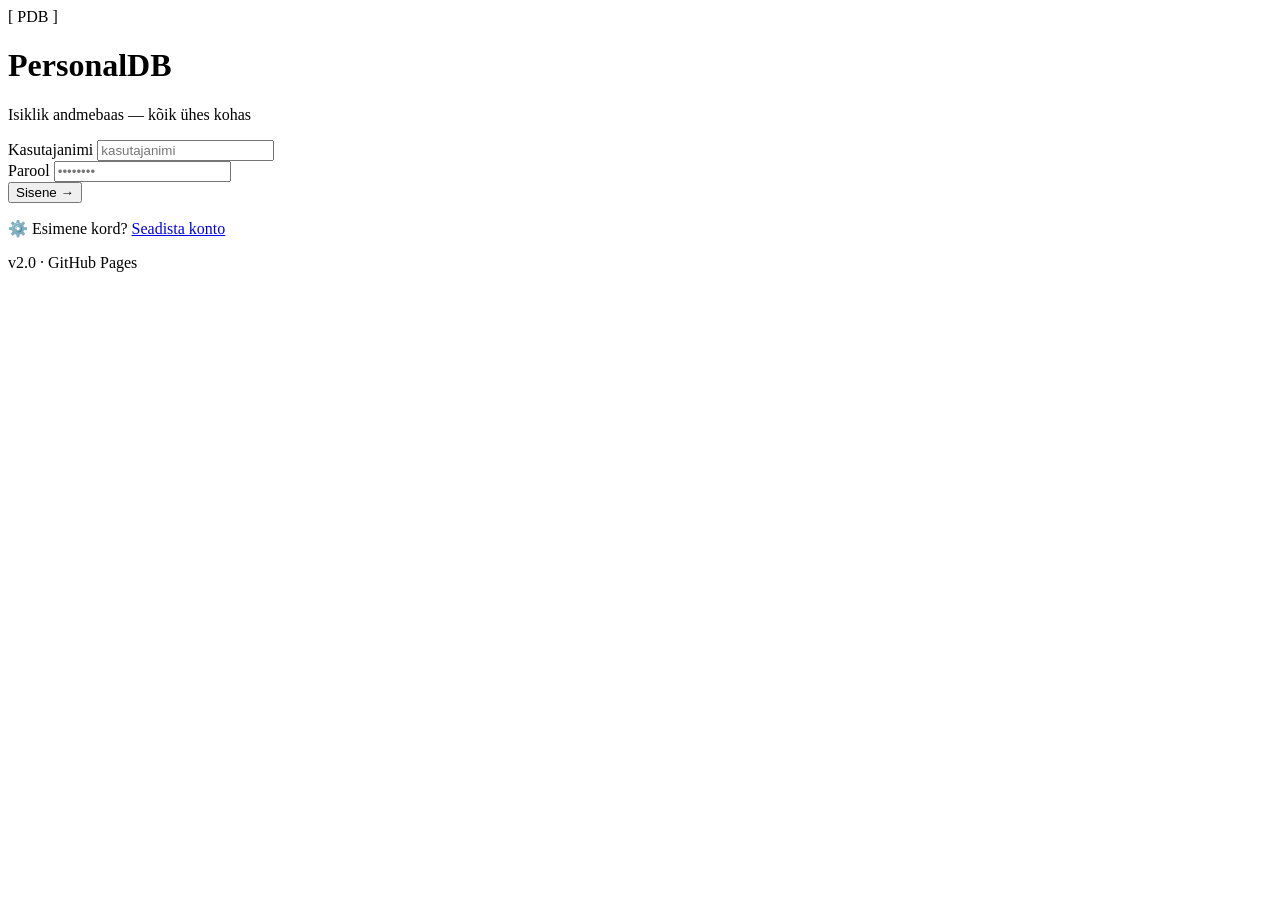
==== index.html @ 021eb83f "Rename Index.html to index.html" ====
<!DOCTYPE html>
<html lang="et">
<head>
<meta charset="UTF-8">
<meta name="viewport" content="width=device-width, initial-scale=1.0">
<title>PersonalDB — Sisselogimine</title>
<link rel="stylesheet" href="css/style.css">
<link rel="preconnect" href="https://fonts.googleapis.com">
<link href="https://fonts.googleapis.com/css2?family=JetBrains+Mono:wght@300;400;500;600&family=Syne:wght@400;600;700;800&display=swap" rel="stylesheet">
</head>
<body class="login-page">

<div class="login-bg">
  <div class="grid-overlay"></div>
  <div class="floating-shapes">
    <span class="shape s1"></span>
    <span class="shape s2"></span>
    <span class="shape s3"></span>
  </div>
</div>

<div class="login-container">
  <div class="login-card">
    <div class="login-header">
      <div class="logo-mark">
        <span class="logo-bracket">[</span>
        <span class="logo-text">PDB</span>
        <span class="logo-bracket">]</span>
      </div>
      <h1>PersonalDB</h1>
      <p class="login-subtitle">Isiklik andmebaas — kõik ühes kohas</p>
    </div>

    <div id="loginError" class="error-msg" style="display:none"></div>

    <div class="login-form">
      <div class="form-group">
        <label for="username">Kasutajanimi</label>
        <input type="text" id="username" placeholder="kasutajanimi" autocomplete="username" />
      </div>
      <div class="form-group">
        <label for="password">Parool</label>
        <input type="password" id="password" placeholder="••••••••" autocomplete="current-password" />
      </div>
      <button class="btn-login" onclick="doLogin()">
        Sisene <span class="btn-arrow">→</span>
      </button>
    </div>

    <div class="setup-hint" id="setupHint" style="display:none">
      <p>⚙️ Esimene kord? <a href="#" onclick="showSetup()">Seadista konto</a></p>
    </div>

    <div class="setup-form" id="setupForm" style="display:none">
      <h3>Konto seadistamine</h3>
      <div class="form-group">
        <label>Uus kasutajanimi</label>
        <input type="text" id="newUser" placeholder="kasutajanimi" />
      </div>
      <div class="form-group">
        <label>Uus parool</label>
        <input type="password" id="newPass" placeholder="min 6 tähemärki" />
      </div>
      <div class="form-group">
        <label>Korda parooli</label>
        <input type="password" id="newPass2" placeholder="••••••••" />
      </div>
      <button class="btn-setup" onclick="doSetup()">Loo konto</button>
      <button class="btn-cancel" onclick="hideSetup()">Tühista</button>
    </div>

    <div class="login-footer">
      <span class="version-tag">v2.0 · GitHub Pages</span>
    </div>
  </div>
</div>

<script src="js/auth.js"></script>
<script>
  window.onload = function() {
    if (!localStorage.getItem('pdb_user')) {
      document.getElementById('setupHint').style.display = 'block';
    }
    if (isLoggedIn()) {
      window.location.href = 'app.html';
    }
    document.getElementById('password').addEventListener('keypress', function(e) {
      if (e.key === 'Enter') doLogin();
    });
  };
</script>
</body>
</html>
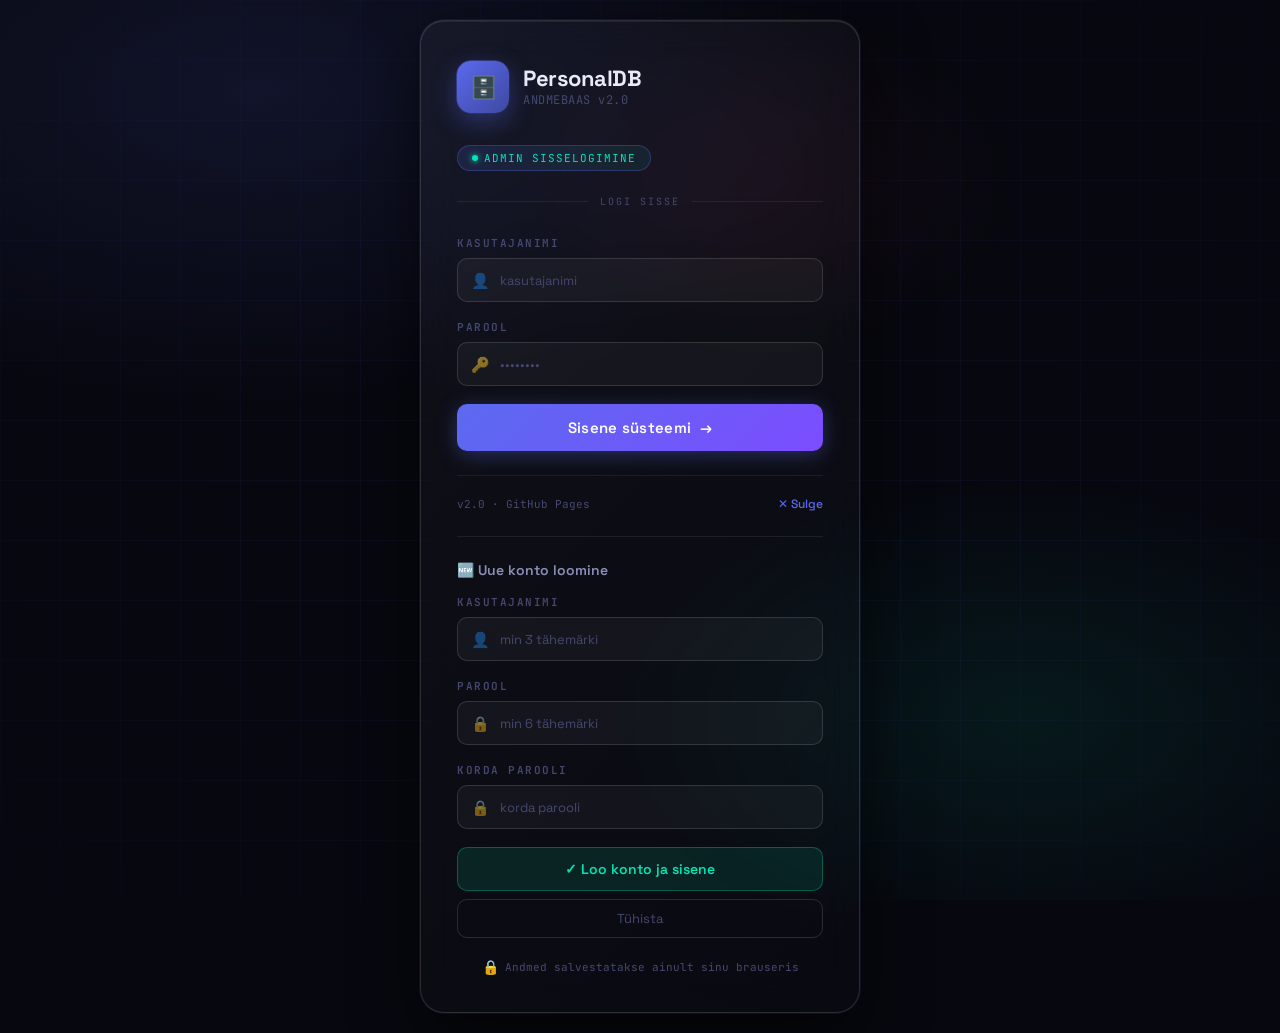
==== commit f7f6fd67: "Update index.html" ====
--- a/index.html
+++ b/index.html
@@ -4,90 +4,528 @@
 <meta charset="UTF-8">
 <meta name="viewport" content="width=device-width, initial-scale=1.0">
 <title>PersonalDB — Sisselogimine</title>
-<link rel="stylesheet" href="css/style.css">
-<link rel="preconnect" href="https://fonts.googleapis.com">
-<link href="https://fonts.googleapis.com/css2?family=JetBrains+Mono:wght@300;400;500;600&family=Syne:wght@400;600;700;800&display=swap" rel="stylesheet">
+<link href="https://fonts.googleapis.com/css2?family=Space+Grotesk:wght@300;400;500;600;700&family=JetBrains+Mono:wght@400;500&display=swap" rel="stylesheet">
+<style>
+*,*::before,*::after{box-sizing:border-box;margin:0;padding:0}
+
+:root{
+  --bg:#07080f;
+  --bg2:#0d0f1a;
+  --bg3:#141728;
+  --accent:#5b6af0;
+  --accent-glow:rgba(91,106,240,0.35);
+  --accent2:#00e5b4;
+  --text:#e8eaf6;
+  --text2:#8b90b8;
+  --text3:#454870;
+  --border:rgba(255,255,255,0.07);
+  --border2:rgba(255,255,255,0.13);
+  --error:#f05b7a;
+  --success:#00e5b4;
+  --r:10px;
+  --font:'Space Grotesk',sans-serif;
+  --mono:'JetBrains Mono',monospace;
+}
+
+body{
+  font-family:var(--font);
+  background:var(--bg);
+  color:var(--text);
+  min-height:100vh;
+  display:flex;
+  align-items:center;
+  justify-content:center;
+  overflow:hidden;
+  position:relative;
+}
+
+/* === ANIMATED BG === */
+.bg-canvas{
+  position:fixed;inset:0;z-index:0;
+  background:
+    radial-gradient(ellipse 80% 60% at 20% 10%, rgba(91,106,240,0.12) 0%, transparent 60%),
+    radial-gradient(ellipse 60% 50% at 80% 80%, rgba(0,229,180,0.08) 0%, transparent 55%),
+    radial-gradient(ellipse 40% 40% at 60% 20%, rgba(245,71,122,0.06) 0%, transparent 50%);
+}
+
+.grid{
+  position:fixed;inset:0;z-index:0;
+  background-image:
+    linear-gradient(rgba(91,106,240,0.05) 1px,transparent 1px),
+    linear-gradient(90deg,rgba(91,106,240,0.05) 1px,transparent 1px);
+  background-size:60px 60px;
+  mask-image:radial-gradient(ellipse 100% 100% at 50% 50%,black 30%,transparent 80%);
+}
+
+.orb{
+  position:fixed;border-radius:50%;filter:blur(80px);opacity:0;
+  animation:orbFloat 8s ease-in-out infinite;
+}
+.orb1{width:500px;height:500px;background:rgba(91,106,240,0.15);top:-15%;left:-10%;animation-delay:0s;animation-duration:12s}
+.orb2{width:350px;height:350px;background:rgba(0,229,180,0.10);bottom:-10%;right:-5%;animation-delay:-4s;animation-duration:10s}
+.orb3{width:250px;height:250px;background:rgba(245,71,122,0.08);top:40%;left:60%;animation-delay:-7s;animation-duration:14s}
+
+@keyframes orbFloat{
+  0%{opacity:0;transform:translate(0,0) scale(1)}
+  20%{opacity:1}
+  50%{transform:translate(30px,-40px) scale(1.05)}
+  80%{opacity:1}
+  100%{opacity:0;transform:translate(0,0) scale(1)}
+}
+
+/* === PARTICLES === */
+.particles{position:fixed;inset:0;z-index:0;overflow:hidden}
+.particle{
+  position:absolute;width:2px;height:2px;
+  background:var(--accent);border-radius:50%;
+  animation:particleFall linear infinite;opacity:0;
+}
+@keyframes particleFall{
+  0%{opacity:0;transform:translateY(-10px)}
+  10%{opacity:0.6}
+  90%{opacity:0.2}
+  100%{opacity:0;transform:translateY(100vh)}
+}
+
+/* === CARD === */
+.card{
+  position:relative;z-index:10;
+  width:100%;max-width:440px;
+  margin:20px;
+  background:linear-gradient(135deg,rgba(255,255,255,0.04) 0%,rgba(255,255,255,0.01) 100%);
+  border:1px solid var(--border2);
+  border-radius:24px;
+  padding:40px 36px 36px;
+  box-shadow:
+    0 0 0 1px rgba(91,106,240,0.1),
+    0 24px 64px rgba(0,0,0,0.6),
+    inset 0 1px 0 rgba(255,255,255,0.07);
+  animation:cardIn .7s cubic-bezier(0.34,1.4,0.64,1) both;
+  backdrop-filter:blur(20px);
+}
+
+@keyframes cardIn{
+  from{opacity:0;transform:translateY(50px) scale(0.93)}
+  to{opacity:1;transform:translateY(0) scale(1)}
+}
+
+/* === LOGO === */
+.logo{
+  display:flex;align-items:center;gap:14px;
+  margin-bottom:32px;
+}
+
+.logo-icon{
+  width:52px;height:52px;
+  background:linear-gradient(135deg,var(--accent),rgba(91,106,240,0.6));
+  border-radius:14px;
+  display:flex;align-items:center;justify-content:center;
+  font-size:22px;
+  box-shadow:0 8px 24px var(--accent-glow);
+  position:relative;
+  flex-shrink:0;
+}
+
+.logo-icon::after{
+  content:'';position:absolute;inset:-1px;
+  border-radius:15px;
+  background:linear-gradient(135deg,rgba(91,106,240,0.5),transparent);
+  mask:linear-gradient(#fff 0 0) content-box,linear-gradient(#fff 0 0);
+  mask-composite:exclude;
+  -webkit-mask-composite:xor;
+  padding:1px;
+}
+
+.logo-text h1{
+  font-size:22px;font-weight:700;letter-spacing:-0.5px;
+  line-height:1.1;
+}
+.logo-text p{
+  font-size:12px;color:var(--text3);
+  font-family:var(--mono);margin-top:2px;
+  letter-spacing:0.5px;
+}
+
+/* === DIVIDER === */
+.divider{
+  display:flex;align-items:center;gap:12px;
+  margin-bottom:28px;
+}
+.divider-line{flex:1;height:1px;background:var(--border)}
+.divider-text{
+  font-size:10px;font-family:var(--mono);
+  color:var(--text3);letter-spacing:2px;
+  text-transform:uppercase;
+}
+
+/* === ADMIN BADGE === */
+.admin-badge{
+  display:inline-flex;align-items:center;gap:6px;
+  background:linear-gradient(135deg,rgba(91,106,240,0.15),rgba(0,229,180,0.08));
+  border:1px solid rgba(91,106,240,0.3);
+  border-radius:20px;padding:5px 14px;
+  font-size:11px;font-family:var(--mono);
+  color:var(--accent2);letter-spacing:1px;
+  margin-bottom:24px;
+}
+.admin-dot{
+  width:6px;height:6px;border-radius:50%;
+  background:var(--accent2);
+  box-shadow:0 0 6px var(--accent2);
+  animation:pulse 2s ease-in-out infinite;
+}
+@keyframes pulse{0%,100%{opacity:1;transform:scale(1)}50%{opacity:0.5;transform:scale(0.8)}}
+
+/* === ERROR === */
+.error-box{
+  background:rgba(240,91,122,0.08);
+  border:1px solid rgba(240,91,122,0.25);
+  border-radius:var(--r);
+  padding:10px 14px;
+  font-size:13px;color:var(--error);
+  margin-bottom:20px;
+  display:none;
+  animation:shake .4s ease;
+}
+@keyframes shake{0%,100%{transform:translateX(0)}25%{transform:translateX(-6px)}75%{transform:translateX(6px)}}
+
+/* === FORM === */
+.form-group{margin-bottom:18px;position:relative}
+
+.form-group label{
+  display:block;
+  font-size:11px;font-weight:600;
+  letter-spacing:1.5px;text-transform:uppercase;
+  color:var(--text3);margin-bottom:8px;
+  font-family:var(--mono);
+}
+
+.input-wrap{position:relative}
+
+.input-icon{
+  position:absolute;left:14px;top:50%;transform:translateY(-50%);
+  font-size:15px;pointer-events:none;opacity:0.5;
+}
+
+input[type=text],input[type=password]{
+  width:100%;
+  background:rgba(255,255,255,0.04);
+  border:1px solid var(--border2);
+  border-radius:var(--r);
+  padding:12px 14px 12px 42px;
+  color:var(--text);
+  font-size:14px;
+  font-family:var(--font);
+  outline:none;
+  transition:all .2s;
+  -webkit-appearance:none;
+}
+
+input:focus{
+  border-color:var(--accent);
+  background:rgba(91,106,240,0.06);
+  box-shadow:0 0 0 3px var(--accent-glow);
+}
+
+input::placeholder{color:var(--text3);font-size:13px}
+
+/* === BUTTON === */
+.btn-login{
+  width:100%;margin-top:8px;
+  background:linear-gradient(135deg,var(--accent) 0%,#7c4dff 100%);
+  color:#fff;border:none;border-radius:var(--r);
+  padding:14px;font-size:15px;font-weight:600;
+  font-family:var(--font);cursor:pointer;
+  display:flex;align-items:center;justify-content:center;gap:8px;
+  transition:all .2s;
+  letter-spacing:0.3px;
+  box-shadow:0 4px 20px var(--accent-glow);
+  position:relative;overflow:hidden;
+}
+
+.btn-login::before{
+  content:'';position:absolute;inset:0;
+  background:linear-gradient(135deg,rgba(255,255,255,0.15),transparent);
+  opacity:0;transition:opacity .2s;
+}
+.btn-login:hover{transform:translateY(-2px);box-shadow:0 8px 30px var(--accent-glow)}
+.btn-login:hover::before{opacity:1}
+.btn-login:active{transform:scale(0.98)}
+
+/* === FOOTER === */
+.card-footer{
+  margin-top:24px;padding-top:20px;
+  border-top:1px solid var(--border);
+  display:flex;align-items:center;justify-content:space-between;
+}
+
+.version{
+  font-size:11px;color:var(--text3);font-family:var(--mono);
+}
+
+.setup-link{
+  font-size:12px;color:var(--accent);
+  cursor:pointer;text-decoration:none;
+  transition:opacity .2s;font-weight:500;
+}
+.setup-link:hover{opacity:0.7}
+
+/* === SETUP FORM === */
+.setup-section{
+  margin-top:24px;padding-top:24px;
+  border-top:1px solid var(--border);
+  display:none;
+}
+
+.setup-section h3{
+  font-size:14px;font-weight:600;
+  color:var(--text2);margin-bottom:16px;
+  display:flex;align-items:center;gap:8px;
+}
+
+.btn-create{
+  width:100%;
+  background:rgba(0,229,180,0.1);
+  border:1px solid rgba(0,229,180,0.3);
+  color:var(--accent2);
+  border-radius:var(--r);padding:12px;
+  font-size:14px;font-weight:600;
+  font-family:var(--font);cursor:pointer;
+  transition:all .2s;margin-bottom:8px;
+}
+.btn-create:hover{background:rgba(0,229,180,0.18);transform:translateY(-1px)}
+
+.btn-cancel-s{
+  width:100%;background:transparent;
+  border:1px solid var(--border2);
+  color:var(--text3);border-radius:var(--r);
+  padding:10px;font-size:13px;cursor:pointer;
+  font-family:var(--font);transition:all .2s;
+}
+.btn-cancel-s:hover{background:rgba(255,255,255,0.04);color:var(--text2)}
+
+/* === SUCCESS MSG === */
+.success-box{
+  background:rgba(0,229,180,0.08);
+  border:1px solid rgba(0,229,180,0.25);
+  border-radius:var(--r);padding:10px 14px;
+  font-size:13px;color:var(--success);
+  margin-bottom:16px;display:none;
+}
+
+/* === SECURITY LINE === */
+.security-line{
+  display:flex;align-items:center;justify-content:center;gap:6px;
+  margin-top:20px;
+  font-size:11px;color:var(--text3);font-family:var(--mono);
+}
+.security-line span{color:var(--accent2);font-size:14px}
+</style>
 </head>
-<body class="login-page">
-
-<div class="login-bg">
-  <div class="grid-overlay"></div>
-  <div class="floating-shapes">
-    <span class="shape s1"></span>
-    <span class="shape s2"></span>
-    <span class="shape s3"></span>
-  </div>
-</div>
-
-<div class="login-container">
-  <div class="login-card">
-    <div class="login-header">
-      <div class="logo-mark">
-        <span class="logo-bracket">[</span>
-        <span class="logo-text">PDB</span>
-        <span class="logo-bracket">]</span>
-      </div>
+<body>
+
+<div class="bg-canvas"></div>
+<div class="grid"></div>
+<div class="orb orb1"></div>
+<div class="orb orb2"></div>
+<div class="orb orb3"></div>
+<div class="particles" id="particles"></div>
+
+<div class="card">
+
+  <div class="logo">
+    <div class="logo-icon">🗄️</div>
+    <div class="logo-text">
       <h1>PersonalDB</h1>
-      <p class="login-subtitle">Isiklik andmebaas — kõik ühes kohas</p>
+      <p>ANDMEBAAS v2.0</p>
     </div>
-
-    <div id="loginError" class="error-msg" style="display:none"></div>
-
-    <div class="login-form">
-      <div class="form-group">
-        <label for="username">Kasutajanimi</label>
+  </div>
+
+  <div class="admin-badge">
+    <div class="admin-dot"></div>
+    ADMIN SISSELOGIMINE
+  </div>
+
+  <div class="divider">
+    <div class="divider-line"></div>
+    <div class="divider-text">Logi sisse</div>
+    <div class="divider-line"></div>
+  </div>
+
+  <div class="error-box" id="errorBox">❌ Vale kasutajanimi või parool.</div>
+  <div class="success-box" id="successBox"></div>
+
+  <div id="loginForm">
+    <div class="form-group">
+      <label>Kasutajanimi</label>
+      <div class="input-wrap">
+        <span class="input-icon">👤</span>
         <input type="text" id="username" placeholder="kasutajanimi" autocomplete="username" />
       </div>
-      <div class="form-group">
-        <label for="password">Parool</label>
+    </div>
+    <div class="form-group">
+      <label>Parool</label>
+      <div class="input-wrap">
+        <span class="input-icon">🔑</span>
         <input type="password" id="password" placeholder="••••••••" autocomplete="current-password" />
       </div>
-      <button class="btn-login" onclick="doLogin()">
-        Sisene <span class="btn-arrow">→</span>
-      </button>
     </div>
-
-    <div class="setup-hint" id="setupHint" style="display:none">
-      <p>⚙️ Esimene kord? <a href="#" onclick="showSetup()">Seadista konto</a></p>
+    <button class="btn-login" onclick="doLogin()">
+      Sisene süsteemi &nbsp;→
+    </button>
+  </div>
+
+  <div class="card-footer">
+    <span class="version">v2.0 · GitHub Pages</span>
+    <span class="setup-link" id="setupToggle" onclick="toggleSetup()">⚙️ Loo konto</span>
+  </div>
+
+  <div class="setup-section" id="setupSection">
+    <h3>🆕 Uue konto loomine</h3>
+    <div class="form-group">
+      <label>Kasutajanimi</label>
+      <div class="input-wrap">
+        <span class="input-icon">👤</span>
+        <input type="text" id="newUser" placeholder="min 3 tähemärki" />
+      </div>
     </div>
-
-    <div class="setup-form" id="setupForm" style="display:none">
-      <h3>Konto seadistamine</h3>
-      <div class="form-group">
-        <label>Uus kasutajanimi</label>
-        <input type="text" id="newUser" placeholder="kasutajanimi" />
-      </div>
-      <div class="form-group">
-        <label>Uus parool</label>
+    <div class="form-group">
+      <label>Parool</label>
+      <div class="input-wrap">
+        <span class="input-icon">🔒</span>
         <input type="password" id="newPass" placeholder="min 6 tähemärki" />
       </div>
-      <div class="form-group">
-        <label>Korda parooli</label>
-        <input type="password" id="newPass2" placeholder="••••••••" />
+    </div>
+    <div class="form-group">
+      <label>Korda parooli</label>
+      <div class="input-wrap">
+        <span class="input-icon">🔒</span>
+        <input type="password" id="newPass2" placeholder="korda parooli" />
       </div>
-      <button class="btn-setup" onclick="doSetup()">Loo konto</button>
-      <button class="btn-cancel" onclick="hideSetup()">Tühista</button>
     </div>
-
-    <div class="login-footer">
-      <span class="version-tag">v2.0 · GitHub Pages</span>
-    </div>
-  </div>
+    <button class="btn-create" onclick="doSetup()">✓ Loo konto ja sisene</button>
+    <button class="btn-cancel-s" onclick="toggleSetup()">Tühista</button>
+  </div>
+
+  <div class="security-line">
+    <span>🔒</span> Andmed salvestatakse ainult sinu brauseris
+  </div>
+
 </div>
 
-<script src="js/auth.js"></script>
 <script>
-  window.onload = function() {
-    if (!localStorage.getItem('pdb_user')) {
-      document.getElementById('setupHint').style.display = 'block';
-    }
-    if (isLoggedIn()) {
-      window.location.href = 'app.html';
-    }
-    document.getElementById('password').addEventListener('keypress', function(e) {
-      if (e.key === 'Enter') doLogin();
-    });
-  };
+// Particles
+(function(){
+  const c=document.getElementById('particles');
+  for(let i=0;i<35;i++){
+    const p=document.createElement('div');
+    p.className='particle';
+    p.style.cssText=`
+      left:${Math.random()*100}%;
+      width:${Math.random()<0.5?1:2}px;
+      height:${Math.random()<0.5?1:2}px;
+      animation-duration:${6+Math.random()*14}s;
+      animation-delay:${-Math.random()*15}s;
+      opacity:0;
+      background:${Math.random()<0.7?'#5b6af0':'#00e5b4'};
+    `;
+    c.appendChild(p);
+  }
+})();
+
+function hashPass(str){
+  let h=0;
+  for(let i=0;i<str.length;i++){h=((h<<5)-h)+str.charCodeAt(i);h=h&h;}
+  return h.toString(36);
+}
+
+function showError(msg){
+  const e=document.getElementById('errorBox');
+  e.textContent='❌ '+msg;e.style.display='block';
+  setTimeout(()=>e.style.display='none',4000);
+}
+
+function showSuccess(msg){
+  const s=document.getElementById('successBox');
+  s.textContent='✓ '+msg;s.style.display='block';
+  setTimeout(()=>s.style.display='none',3000);
+}
+
+function isLoggedIn(){
+  return sessionStorage.getItem('pdb_session')==='ok' && !!localStorage.getItem('pdb_user');
+}
+
+window.onload=function(){
+  if(isLoggedIn()) window.location.href='app.html';
+
+  const hasUser=localStorage.getItem('pdb_user');
+  if(!hasUser){
+    // Auto-show setup if no account
+    document.getElementById('setupSection').style.display='block';
+    document.getElementById('setupToggle').textContent='✕ Sulge';
+  }
+
+  document.getElementById('password').addEventListener('keypress',function(e){
+    if(e.key==='Enter') doLogin();
+  });
+  document.getElementById('username').addEventListener('keypress',function(e){
+    if(e.key==='Enter') document.getElementById('password').focus();
+  });
+  document.getElementById('newPass2').addEventListener('keypress',function(e){
+    if(e.key==='Enter') doSetup();
+  });
+};
+
+function toggleSetup(){
+  const s=document.getElementById('setupSection');
+  const t=document.getElementById('setupToggle');
+  const open=s.style.display==='block';
+  s.style.display=open?'none':'block';
+  t.textContent=open?'⚙️ Loo konto':'✕ Sulge';
+}
+
+function doLogin(){
+  const u=document.getElementById('username').value.trim();
+  const p=document.getElementById('password').value;
+  if(!u||!p){showError('Täida mõlemad väljad.');return;}
+
+  const stored=JSON.parse(localStorage.getItem('pdb_user')||'{}');
+  if(!stored.username){showError('Konto pole loodud. Kasuta "Loo konto" nuppu.');return;}
+  if(stored.username===u && stored.password===hashPass(p)){
+    sessionStorage.setItem('pdb_session','ok');
+    sessionStorage.setItem('pdb_username',u);
+    const btn=document.querySelector('.btn-login');
+    btn.textContent='✓ Sisenemas...';
+    btn.style.background='linear-gradient(135deg,#00e5b4,#00b48a)';
+    setTimeout(()=>window.location.href='app.html',600);
+  }else{
+    showError('Vale kasutajanimi või parool.');
+    document.getElementById('password').value='';
+    document.getElementById('password').focus();
+  }
+}
+
+function doSetup(){
+  const u=document.getElementById('newUser').value.trim();
+  const p=document.getElementById('newPass').value;
+  const p2=document.getElementById('newPass2').value;
+
+  if(!u||!p||!p2){showError('Täida kõik setup väljad.');return;}
+  if(u.length<3){showError('Kasutajanimi peab olema vähemalt 3 tähemärki.');return;}
+  if(p.length<6){showError('Parool peab olema vähemalt 6 tähemärki.');return;}
+  if(p!==p2){showError('Paroolid ei kattu!');return;}
+
+  const existing=localStorage.getItem('pdb_user');
+  if(existing && !confirm('Konto on juba olemas. Kirjuta üle?')) return;
+
+  localStorage.setItem('pdb_user',JSON.stringify({
+    username:u,password:hashPass(p),created:new Date().toISOString()
+  }));
+  sessionStorage.setItem('pdb_session','ok');
+  sessionStorage.setItem('pdb_username',u);
+  showSuccess('Konto loodud! Suunan...');
+  setTimeout(()=>window.location.href='app.html',800);
+}
 </script>
 </body>
 </html>
